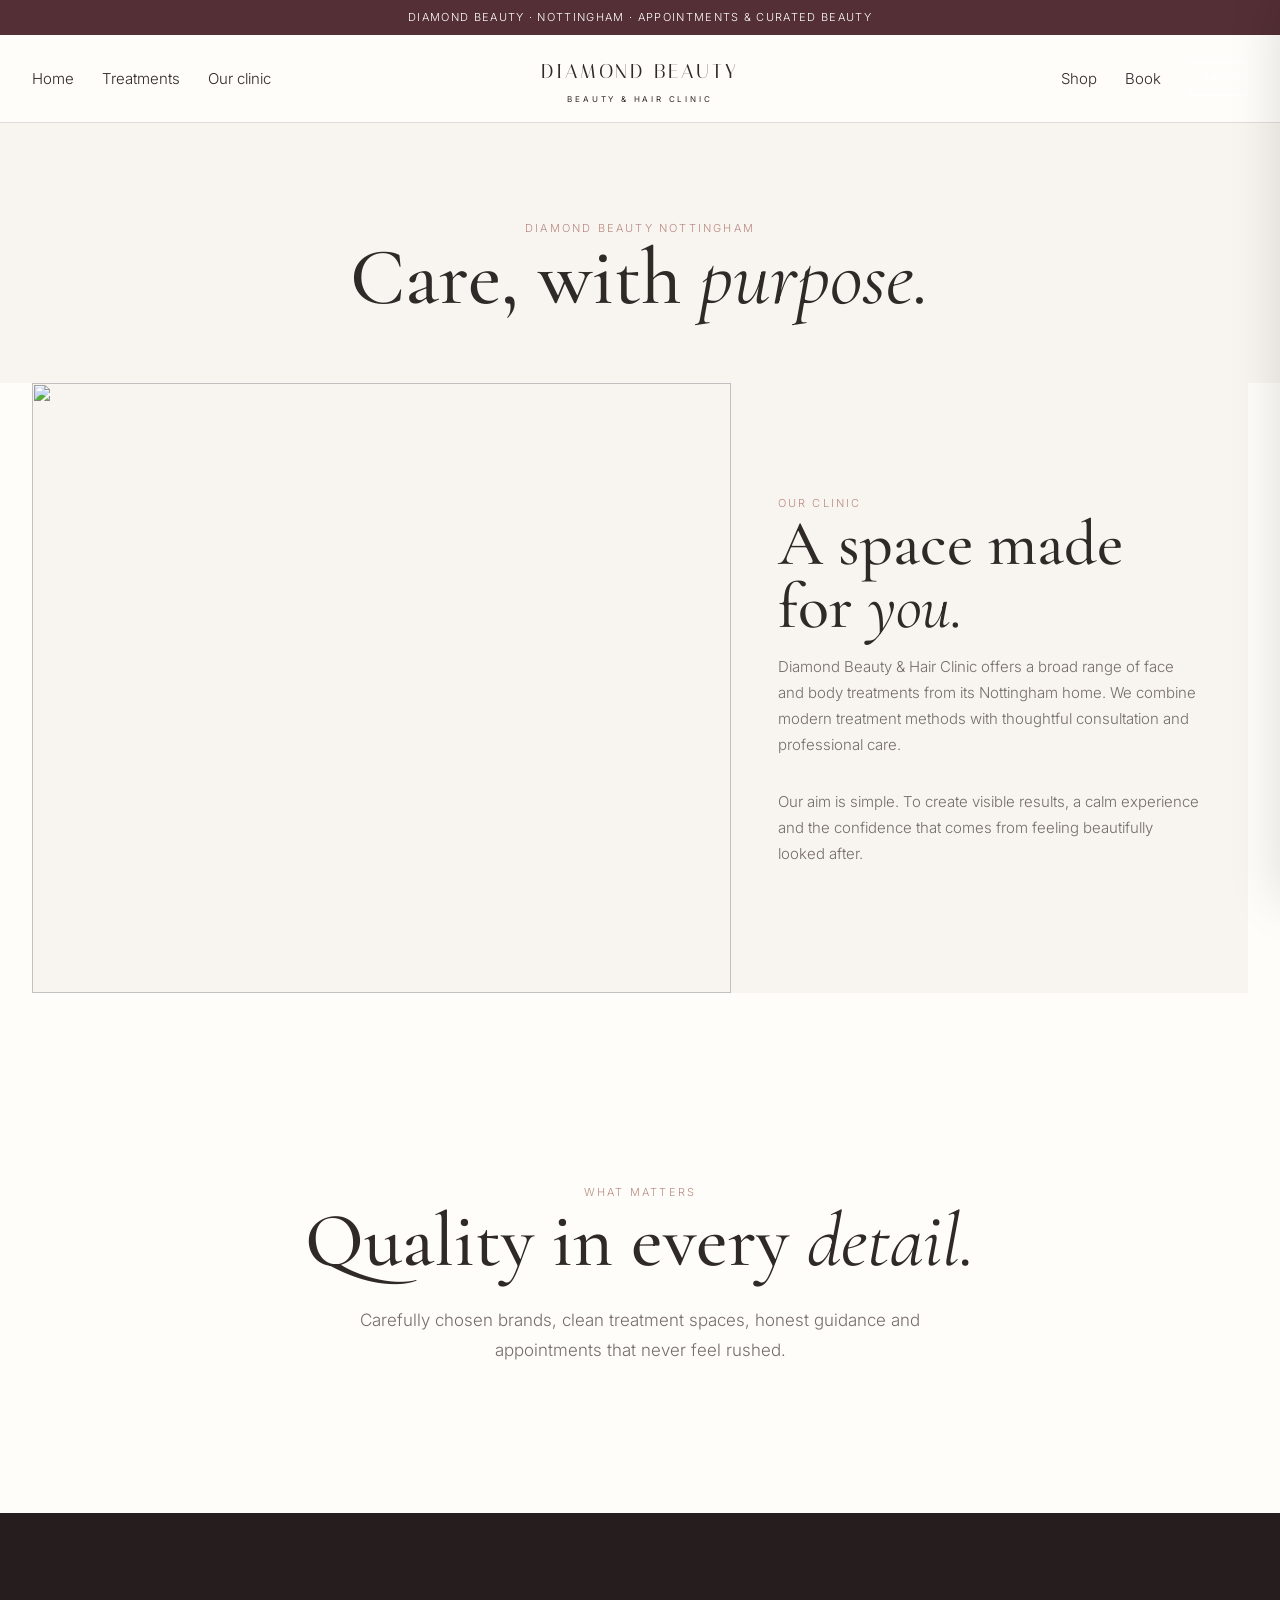
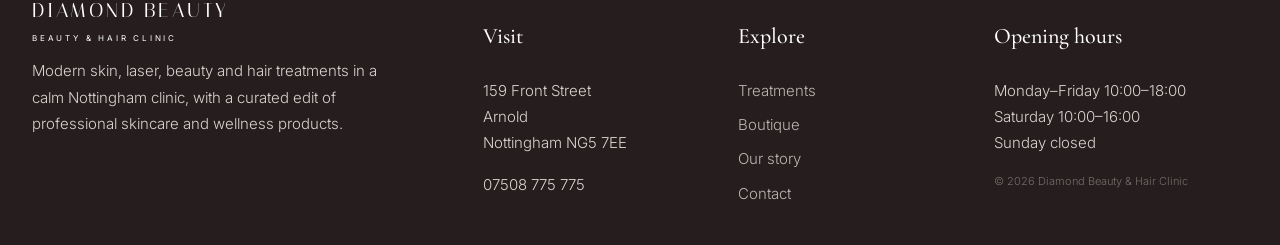
==== about.html @ 3e2b8b45 "Deploy redesigned site with persistent database, admin dashboard and GitHub Pages hosting - Move dia" ====
<!doctype html><html><head><meta charset="utf-8"><meta name="viewport" content="width=device-width,initial-scale=1"><title>Our Clinic | Diamond Beauty</title><link rel="stylesheet" href="assets/css/style.css"></head><body><script src="assets/js/components.js"></script><script>header()</script><section class="subhero"><div class="eyebrow">Diamond Beauty Nottingham</div><h1>Care, with <span class="script">purpose.</span></h1></section><main><section class="split about-first"><div class="split-image"><img src="https://images.unsplash.com/photo-1560750588-73207b1ef5b8?auto=format&fit=crop&w=1400&q=90"></div><div class="split-copy"><div class="eyebrow">Our clinic</div><h2>A space made for <span class="script">you.</span></h2><p>Diamond Beauty & Hair Clinic offers a broad range of face and body treatments from its Nottingham home. We combine modern treatment methods with thoughtful consultation and professional care.</p><p>Our aim is simple. To create visible results, a calm experience and the confidence that comes from feeling beautifully looked after.</p></div></section><section class="section"><div class="container intro"><div class="eyebrow">What matters</div><h2>Quality in every <span class="script">detail.</span></h2><p>Carefully chosen brands, clean treatment spaces, honest guidance and appointments that never feel rushed.</p></div></section></main><script>footer()</script><script src="assets/js/products.js"></script><script src="assets/js/app.js"></script></body></html>
---- assets/css/style.css ----
@import url('https://fonts.googleapis.com/css2?family=Cormorant+Garamond:ital,wght@0,400;0,500;0,600;1,400;1,500&family=Inter:wght@300;400;500;600&family=Italiana&display=swap');
:root{--ivory:#f8f4ef;--paper:#fffdf9;--blush:#ead9d4;--rose:#b98a83;--wine:#542f35;--gold:#b79862;--ink:#2f2928;--muted:#756d69;--line:rgba(84,47,53,.16)}*{box-sizing:border-box}html{scroll-behavior:smooth}body{margin:0;background:var(--paper);color:var(--ink);font:300 15px/1.75 Inter,Arial,sans-serif}a{color:inherit;text-decoration:none}img{display:block;width:100%;object-fit:cover}.container{width:min(1280px,calc(100% - 64px));margin:auto}.eyebrow{letter-spacing:.2em;text-transform:uppercase;font-size:11px;color:var(--rose)}h1,h2,h3{font-family:'Cormorant Garamond',serif;font-weight:500;line-height:.98;margin:0}.script{font-family:'Cormorant Garamond',serif;font-style:italic;font-weight:400}.announcement{background:var(--wine);color:#fff;text-align:center;padding:8px;font-size:11px;letter-spacing:.12em;text-transform:uppercase}.nav{height:88px;display:grid;grid-template-columns:1fr auto 1fr;align-items:center;padding:0 32px;position:absolute;z-index:10;width:100%;color:#fff}.nav.scrolled,.page-nav{position:relative;background:var(--paper);color:var(--ink);border-bottom:1px solid var(--line)}.nav-links,.nav-actions{display:flex;gap:28px;align-items:center}.nav-actions{justify-content:flex-end}.logo{text-align:center;font-family:Italiana,serif;letter-spacing:.14em;font-size:20px}.logo small{display:block;font:400 8px Inter;letter-spacing:.35em;margin-top:5px}.menu-btn{display:none}.hero{min-height:92vh;position:relative;color:white;display:flex;align-items:end;background:linear-gradient(90deg,rgba(38,24,25,.56),rgba(38,24,25,.08)),url('https://images.unsplash.com/photo-1570172619644-dfd03ed5d881?auto=format&fit=crop&w=2200&q=88') center/cover}.hero-content{padding:0 0 10vh;width:min(720px,85%)}.hero h1{font-size:clamp(60px,8vw,118px);letter-spacing:-.035em}.hero p{font-family:'Cormorant Garamond';font-size:24px;max-width:560px}.btn{display:inline-flex;justify-content:center;align-items:center;min-height:50px;padding:0 28px;background:var(--wine);color:#fff;text-transform:uppercase;letter-spacing:.16em;font-size:10px;border:0;cursor:pointer}.btn.light{background:#fff;color:var(--wine)}.btn.ghost{background:transparent;border:1px solid currentColor}.section{padding:120px 0}.intro{text-align:center;max-width:780px;margin:auto}.intro h2,.section-head h2{font-size:clamp(45px,6vw,78px)}.intro p{font-size:17px;color:var(--muted);max-width:620px;margin:28px auto}.service-grid{display:grid;grid-template-columns:repeat(3,1fr);gap:18px;margin-top:64px}.service-card{height:620px;position:relative;overflow:hidden;color:#fff}.service-card img{height:100%;transition:.7s}.service-card:hover img{transform:scale(1.035)}.service-card:after{content:'';position:absolute;inset:0;background:linear-gradient(transparent 45%,rgba(42,25,27,.72))}.service-copy{position:absolute;z-index:2;bottom:42px;left:38px;right:38px}.service-copy h3{font-size:43px}.service-copy p{max-width:320px}.split{display:grid;grid-template-columns:1.08fr .92fr;min-height:760px;background:var(--ivory)}.split-image{min-height:650px}.split-image img{height:100%}.split-copy{padding:12%;display:flex;flex-direction:column;justify-content:center}.split-copy h2{font-size:74px}.split-copy p{color:var(--muted);max-width:530px}.shop-section{background:#f4ece8}.section-head{display:flex;justify-content:space-between;align-items:end;margin-bottom:52px}.section-head p{max-width:440px;color:var(--muted)}.product-grid{display:grid;grid-template-columns:repeat(4,1fr);gap:16px}.product-card{background:var(--paper);padding-bottom:24px;position:relative}.product-image{aspect-ratio:4/4.8;background:#f3efeb;overflow:hidden}.product-image img{height:100%;object-fit:contain;padding:18px;transition:.5s}.product-card:hover img{transform:scale(1.035)}.product-meta{padding:20px 20px 0}.product-brand{font-size:9px;letter-spacing:.18em;text-transform:uppercase;color:var(--rose)}.product-title{font:500 24px/1.05 'Cormorant Garamond';margin:8px 0 12px}.price{font-size:13px}.quick-add{position:absolute;right:20px;bottom:20px;width:34px;height:34px;border:1px solid var(--line);display:grid;place-items:center;background:none;cursor:pointer}.tag{position:absolute;top:12px;left:12px;z-index:2;background:var(--wine);color:#fff;font-size:9px;letter-spacing:.12em;padding:7px 10px;text-transform:uppercase}.testimonial{background:var(--wine);color:#fff;text-align:center}.quote{max-width:900px;margin:auto;font:italic 44px/1.2 'Cormorant Garamond'}.footer{background:#251d1e;color:#dcd3cf;padding:80px 0 30px}.footer-grid{display:grid;grid-template-columns:2fr 1fr 1fr 1.3fr;gap:60px}.footer h4{font:500 22px 'Cormorant Garamond';color:#fff}.footer a{display:block;margin:8px 0;color:#bfb4b0}.subhero{padding:130px 0 80px;background:var(--ivory);text-align:center}.subhero h1{font-size:90px}.filters{display:flex;gap:10px;flex-wrap:wrap;margin-bottom:34px}.filter{border:1px solid var(--line);padding:10px 16px;background:transparent;cursor:pointer;font-size:10px;letter-spacing:.12em;text-transform:uppercase}.filter.active{background:var(--wine);color:white}.product-detail{display:grid;grid-template-columns:1fr 1fr;gap:80px;padding:100px 0}.detail-image{background:#f3efeb;min-height:680px;display:grid;place-items:center}.detail-image img{max-height:620px;object-fit:contain;padding:40px}.detail-copy{padding-top:60px}.detail-copy h1{font-size:70px}.detail-copy .price{font-size:18px;margin:28px 0}.detail-copy p{color:var(--muted)}.qty{display:flex;margin:30px 0}.qty input{width:70px;padding:14px;border:1px solid var(--line)}.notice{background:var(--ivory);padding:18px;font-size:12px;margin-top:28px}.contact-grid{display:grid;grid-template-columns:1fr 1fr;gap:70px}.form input,.form textarea,.form select{width:100%;padding:16px 0;border:0;border-bottom:1px solid var(--line);background:transparent;margin-bottom:20px;font:inherit}.form textarea{height:130px}.map{min-height:580px;background:url('https://images.unsplash.com/photo-1524368535928-5b5e00ddc76b?auto=format&fit=crop&w=1200&q=80') center/cover}.cart-drawer{position:fixed;right:-460px;top:0;width:min(440px,100%);height:100%;z-index:100;background:var(--paper);padding:32px;box-shadow:-20px 0 50px #0002;transition:.35s}.cart-drawer.open{right:0}.cart-item{display:grid;grid-template-columns:70px 1fr auto;gap:14px;margin:20px 0}.cart-item img{height:82px;object-fit:contain;background:#f2eeea}.close{float:right;border:0;background:none;font-size:22px}.legal{font-size:11px;color:var(--muted)}
@media(max-width:900px){.container{width:min(100% - 32px,1280px)}.nav{grid-template-columns:1fr auto}.nav-links{display:none}.nav-actions span{display:none}.menu-btn{display:block}.logo{text-align:left}.service-grid,.product-grid{grid-template-columns:repeat(2,1fr)}.split,.product-detail,.contact-grid{grid-template-columns:1fr}.split-copy{padding:70px 28px}.footer-grid{grid-template-columns:1fr 1fr}.subhero h1{font-size:64px}}@media(max-width:600px){.section{padding:78px 0}.hero h1{font-size:58px}.service-grid,.product-grid{grid-template-columns:1fr}.service-card{height:510px}.section-head{display:block}.section-head p{margin-top:20px}.split-copy h2,.detail-copy h1{font-size:52px}.footer-grid{grid-template-columns:1fr}.nav-actions{gap:14px}.product-detail{gap:20px;padding:50px 0}.detail-image{min-height:440px}.quote{font-size:34px}}

/* Tighter inner-page composition */
.compact-after-hero{padding-top:38px}
.about-first{margin-top:0;min-height:690px}
.about-first .split-image{min-height:590px}

/* Shop editorial page */
.shop-editorial{padding:42px 0 110px;background:linear-gradient(180deg,var(--ivory) 0,var(--paper) 58%)}
.shop-intro-grid{display:grid;grid-template-columns:.9fr 1.1fr;gap:28px;align-items:stretch;margin-bottom:58px}
.shop-story{background:var(--wine);color:#fff;padding:64px;display:flex;flex-direction:column;justify-content:flex-end;min-height:520px}
.shop-story h2{font-size:clamp(52px,6vw,82px);margin:14px 0 24px}
.shop-story p{color:#e7deda;max-width:520px}
.shop-image{min-height:520px;overflow:hidden}
.shop-image img{height:100%;transition:transform .8s ease}
.shop-image:hover img{transform:scale(1.025)}
.shop-toolbar{display:flex;justify-content:space-between;align-items:center;gap:25px;margin:0 0 30px;padding-bottom:22px;border-bottom:1px solid var(--line)}
.shop-toolbar p{margin:0;color:var(--muted);max-width:520px}
.shop-benefits{display:grid;grid-template-columns:repeat(3,1fr);gap:1px;background:var(--line);margin-top:70px}
.shop-benefit{background:var(--paper);padding:38px}
.shop-benefit span{font:italic 42px/1 'Cormorant Garamond';color:var(--rose)}
.shop-benefit h3{font-size:31px;margin:14px 0 10px}
.shop-benefit p{color:var(--muted);margin:0}

/* Contact page */
.contact-editorial{padding:42px 0 110px;background:var(--paper)}
.contact-stage{display:grid;grid-template-columns:.92fr 1.08fr;min-height:760px;background:var(--ivory)}
.contact-visual{position:relative;min-height:640px;overflow:hidden}
.contact-visual img{height:100%}
.contact-visual::after{content:"";position:absolute;inset:0;background:linear-gradient(180deg,transparent 46%,rgba(41,25,27,.62))}
.contact-visual-copy{position:absolute;z-index:2;left:52px;right:52px;bottom:48px;color:#fff}
.contact-visual-copy h2{font-size:58px;margin:8px 0 0}
.contact-panel{padding:72px clamp(34px,6vw,88px);display:flex;flex-direction:column;justify-content:center}
.contact-panel h2{font-size:clamp(52px,5.7vw,76px);margin:14px 0 28px}
.contact-details{display:grid;grid-template-columns:1fr 1fr;gap:24px;margin:4px 0 34px;padding:24px 0;border-top:1px solid var(--line);border-bottom:1px solid var(--line)}
.contact-details h4{font:500 22px 'Cormorant Garamond';margin:0 0 6px}
.contact-details p{margin:0;color:var(--muted);font-size:13px}
.form-row{display:grid;grid-template-columns:1fr 1fr;gap:22px}
.form label{display:block;font-size:10px;letter-spacing:.14em;text-transform:uppercase;color:var(--rose);margin-top:8px}
.form input,.form textarea,.form select{outline:none;transition:border-color .25s}
.form input:focus,.form textarea:focus,.form select:focus{border-bottom-color:var(--wine)}
.contact-note{display:flex;justify-content:space-between;align-items:center;gap:28px;margin-top:34px;padding-top:28px;border-top:1px solid var(--line)}
.contact-note p{font-size:12px;color:var(--muted);margin:0;max-width:460px}

@media(max-width:900px){
  .shop-intro-grid,.contact-stage{grid-template-columns:1fr}
  .shop-story{min-height:430px;padding:45px}
  .shop-image{min-height:430px}
  .shop-benefits{grid-template-columns:1fr}
  .contact-panel{padding:58px 30px}
  .contact-visual{min-height:520px}
  .compact-after-hero,.shop-editorial,.contact-editorial{padding-top:28px}
}
@media(max-width:600px){
  .subhero{padding:95px 0 54px}
  .compact-after-hero{padding-top:18px}
  .about-first{min-height:0}
  .shop-story{padding:34px 26px;min-height:390px}
  .shop-toolbar{display:block}
  .shop-toolbar .filters{margin-top:22px}
  .contact-visual-copy{left:26px;right:26px;bottom:28px}
  .contact-visual-copy h2{font-size:43px}
  .contact-details,.form-row{grid-template-columns:1fr}
  .contact-note{align-items:flex-start;flex-direction:column}
}

/* Fast seamless page fade */
.page-fade{position:fixed;inset:0;z-index:9999;background:var(--paper);opacity:1;pointer-events:none;transition:opacity .18s ease;will-change:opacity}
.page-fade.is-ready{opacity:0}
@media(prefers-reduced-motion:reduce){.page-fade{transition:none}}

/* Refined inner pages */
.subhero{padding:78px 0 48px;min-height:260px;display:grid;place-content:center}
.subhero h1{font-size:clamp(64px,6.3vw,92px)}
.compact-after-hero{padding-top:26px}
.service-grid{gap:22px}
.service-card{height:560px}
.about-first{min-height:610px;margin:0 32px 70px;grid-template-columns:1.15fr .85fr}
.about-first .split-image{min-height:610px}
.about-first .split-copy{padding:9%}
.about-first .split-copy h2{font-size:clamp(58px,5vw,78px)}
.shop-editorial{padding-top:28px}
.product-image{background:linear-gradient(145deg,#f3ece7,#fbf8f4)}
.product-image img{padding:10px;transform:scale(.96)}
.product-card:hover .product-image img{transform:scale(1)}
.image-failed{opacity:.35}
@media(max-width:900px){.about-first{margin:0 16px 50px;grid-template-columns:1fr}.about-first .split-image{min-height:500px}.service-card{height:500px}}
@media(max-width:600px){.subhero{padding:56px 0 34px;min-height:190px}.compact-after-hero{padding-top:16px}.about-first{margin:0 0 34px}.about-first .split-image{min-height:390px}.service-card{height:460px}}

/* Source-image shop refinement */
.shop-page{padding-top:0}
.shop-source-hero{position:relative;min-height:540px;display:flex;align-items:flex-end;overflow:hidden;background:#ead9d4}
.shop-source-hero>img{position:absolute;inset:0;width:100%;height:100%;object-fit:cover;object-position:center}
.shop-source-shade{position:absolute;inset:0;background:linear-gradient(90deg,rgba(42,25,27,.62) 0%,rgba(42,25,27,.22) 46%,rgba(42,25,27,.04) 72%)}
.shop-source-copy{position:relative;z-index:2;color:#fff;padding-bottom:68px}
.shop-source-copy .eyebrow{color:#f0d9d1}
.shop-source-copy h1{font-size:clamp(68px,8vw,118px);letter-spacing:-.035em}
.shop-source-copy p{font:400 22px/1.35 'Cormorant Garamond';max-width:540px;margin:24px 0 0}
.shop-content{padding-top:64px}
.shop-toolbar>div:first-child{max-width:600px}
.shop-toolbar .eyebrow{margin-bottom:8px}
.product-image{background:#fff}
.product-image img{padding:20px;object-fit:contain;filter:none}
@media(max-width:900px){.shop-source-hero{min-height:470px}.shop-source-copy{padding-bottom:48px}.shop-source-shade{background:linear-gradient(90deg,rgba(42,25,27,.68),rgba(42,25,27,.12))}}
@media(max-width:600px){.shop-source-hero{min-height:440px}.shop-source-hero>img{object-position:36% center}.shop-source-copy h1{font-size:62px}.shop-source-copy p{font-size:19px}.shop-content{padding-top:42px}}


/* Complete treatment menu */
.treatments-subhero{padding-bottom:54px}
.treatments-subhero p{max-width:620px;margin:24px auto 0;color:var(--muted);font:400 20px/1.45 'Cormorant Garamond'}
.treatments-page{padding-bottom:96px}
.treatment-grid{grid-template-columns:repeat(3,minmax(0,1fr));gap:22px;margin-top:0}
.treatment-grid .service-card{height:470px;background:var(--wine)}
.treatment-grid .service-card img{object-position:center}
.treatment-grid .service-card::after{background:linear-gradient(180deg,rgba(32,20,21,.02) 26%,rgba(32,20,21,.88) 100%)}
.treatment-grid .service-copy{bottom:30px;left:30px;right:30px}
.treatment-grid .service-copy .eyebrow{color:#efdcd6;margin-bottom:10px}
.treatment-grid .service-copy h3{font-size:clamp(29px,2.35vw,40px);line-height:1.02}
.treatment-grid .service-copy p{font-size:13px;line-height:1.6;margin:14px 0 0;color:#f4ece9;max-width:360px}
.treatment-cta{display:flex;justify-content:space-between;align-items:end;gap:40px;margin-top:70px;padding:48px 0 0;border-top:1px solid var(--line)}
.treatment-cta h2{font-size:clamp(42px,5vw,68px);margin-top:10px}
.shop-source-hero>img{filter:saturate(.78) contrast(.98)}
.shop-source-shade{background:linear-gradient(90deg,rgba(42,25,27,.72) 0%,rgba(42,25,27,.38) 42%,rgba(42,25,27,.06) 76%)}
@media(max-width:1000px){.treatment-grid{grid-template-columns:repeat(2,minmax(0,1fr))}.treatment-grid .service-card{height:500px}}
@media(max-width:600px){.treatments-subhero{padding-bottom:32px}.treatments-subhero p{font-size:18px;padding:0 18px}.treatment-grid{grid-template-columns:1fr;gap:16px}.treatment-grid .service-card{height:440px}.treatment-grid .service-copy{left:24px;right:24px;bottom:24px}.treatment-cta{display:block;margin-top:44px;padding-top:34px}.treatment-cta .btn{margin-top:26px}}
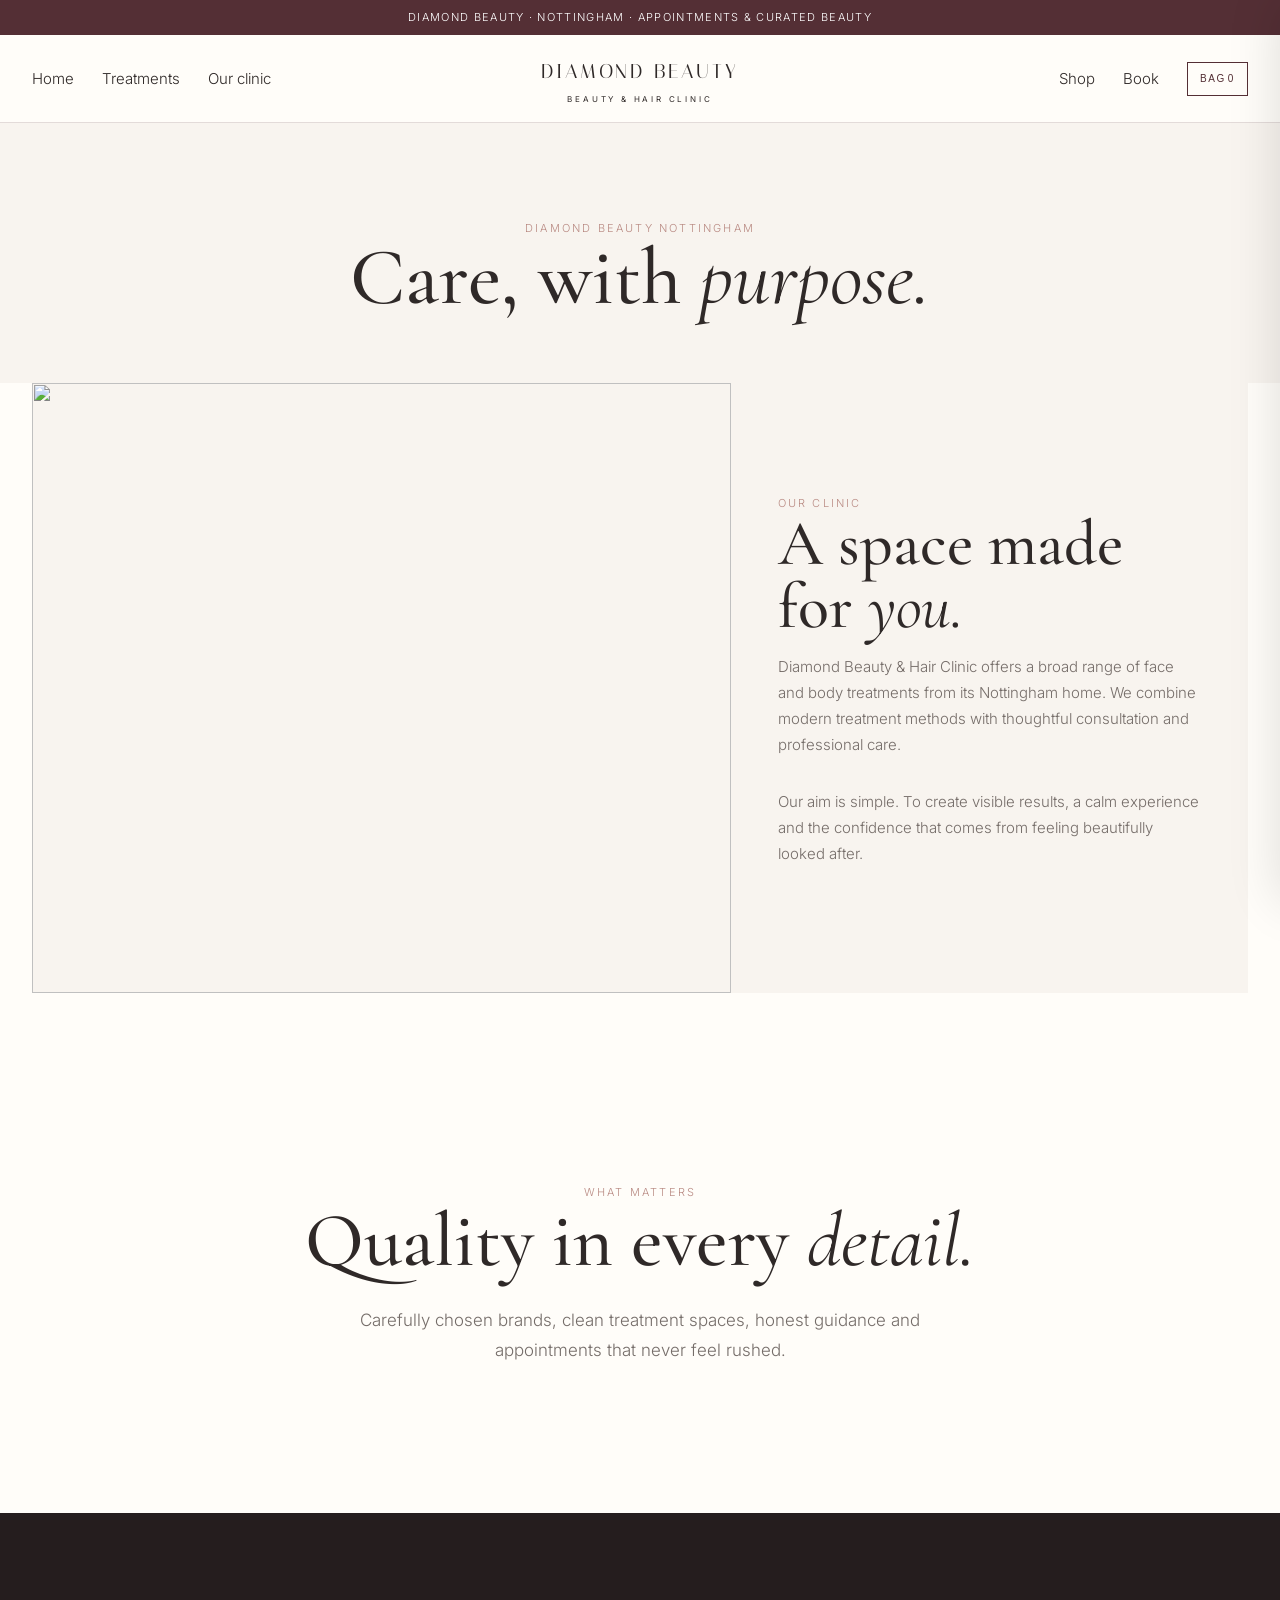
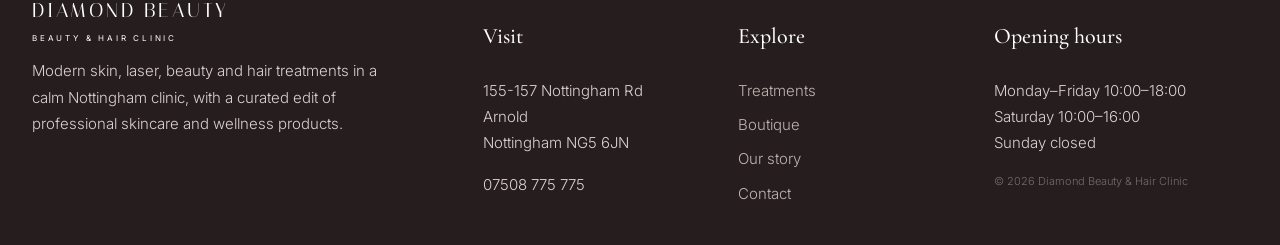
==== commit 149e4c0d: "Bust cached footer asset on clinic page" ====
--- a/about.html
+++ b/about.html
@@ -1 +1 @@
-<!doctype html><html><head><meta charset="utf-8"><meta name="viewport" content="width=device-width,initial-scale=1"><title>Our Clinic | Diamond Beauty</title><link rel="stylesheet" href="assets/css/style.css"></head><body><script src="assets/js/components.js"></script><script>header()</script><section class="subhero"><div class="eyebrow">Diamond Beauty Nottingham</div><h1>Care, with <span class="script">purpose.</span></h1></section><main><section class="split about-first"><div class="split-image"><img src="https://images.unsplash.com/photo-1560750588-73207b1ef5b8?auto=format&fit=crop&w=1400&q=90"></div><div class="split-copy"><div class="eyebrow">Our clinic</div><h2>A space made for <span class="script">you.</span></h2><p>Diamond Beauty & Hair Clinic offers a broad range of face and body treatments from its Nottingham home. We combine modern treatment methods with thoughtful consultation and professional care.</p><p>Our aim is simple. To create visible results, a calm experience and the confidence that comes from feeling beautifully looked after.</p></div></section><section class="section"><div class="container intro"><div class="eyebrow">What matters</div><h2>Quality in every <span class="script">detail.</span></h2><p>Carefully chosen brands, clean treatment spaces, honest guidance and appointments that never feel rushed.</p></div></section></main><script>footer()</script><script src="assets/js/products.js"></script><script src="assets/js/app.js"></script></body></html>
+<!doctype html><html><head><meta charset="utf-8"><meta name="viewport" content="width=device-width,initial-scale=1"><title>Our Clinic | Diamond Beauty</title><link rel="stylesheet" href="/assets/css/style.css"></head><body><script src="/assets/js/components.js?v=20260910-address"></script><script>header()</script><section class="subhero"><div class="eyebrow">Diamond Beauty Nottingham</div><h1>Care, with <span class="script">purpose.</span></h1></section><main><section class="split about-first"><div class="split-image"><img src="https://images.unsplash.com/photo-1560750588-73207b1ef5b8?auto=format&fit=crop&w=1400&q=90"></div><div class="split-copy"><div class="eyebrow">Our clinic</div><h2>A space made for <span class="script">you.</span></h2><p>Diamond Beauty & Hair Clinic offers a broad range of face and body treatments from its Nottingham home. We combine modern treatment methods with thoughtful consultation and professional care.</p><p>Our aim is simple. To create visible results, a calm experience and the confidence that comes from feeling beautifully looked after.</p></div></section><section class="section"><div class="container intro"><div class="eyebrow">What matters</div><h2>Quality in every <span class="script">detail.</span></h2><p>Carefully chosen brands, clean treatment spaces, honest guidance and appointments that never feel rushed.</p></div></section></main><script>footer()</script><script src="/assets/js/products.js"></script><script src="/assets/js/app.js"></script></body></html>
--- a/assets/css/style.css
+++ b/assets/css/style.css
@@ -125,3 +125,81 @@
 .shop-source-shade{background:linear-gradient(90deg,rgba(42,25,27,.72) 0%,rgba(42,25,27,.38) 42%,rgba(42,25,27,.06) 76%)}
 @media(max-width:1000px){.treatment-grid{grid-template-columns:repeat(2,minmax(0,1fr))}.treatment-grid .service-card{height:500px}}
 @media(max-width:600px){.treatments-subhero{padding-bottom:32px}.treatments-subhero p{font-size:18px;padding:0 18px}.treatment-grid{grid-template-columns:1fr;gap:16px}.treatment-grid .service-card{height:440px}.treatment-grid .service-copy{left:24px;right:24px;bottom:24px}.treatment-cta{display:block;margin-top:44px;padding-top:34px}.treatment-cta .btn{margin-top:26px}}
+
+/* ---------- Checkout ---------- */
+.checkout-page{padding:34px 0 100px;background:linear-gradient(180deg,var(--ivory) 0,var(--paper) 46%)}
+.checkout-layout{display:grid;grid-template-columns:1.12fr .88fr;gap:28px;align-items:start;margin-top:42px}
+.checkout-card{background:var(--paper);border:1px solid var(--line);padding:clamp(26px,3.4vw,46px)}
+.checkout-summary{position:sticky;top:26px;background:var(--ivory)}
+.checkout-step{display:flex;align-items:baseline;gap:12px;margin:0 0 22px;padding-bottom:14px;border-bottom:1px solid var(--line)}
+.checkout-step span{font:italic 30px/1 'Cormorant Garamond';color:var(--rose)}
+.checkout-step h3{font-size:27px}
+.checkout-card + .checkout-card{margin-top:22px}
+
+/* Boxed fields read better than underlines for an address block */
+.checkout-form input,.checkout-form textarea,.checkout-form select{
+  width:100%;padding:13px 14px;border:1px solid var(--line);border-radius:2px;
+  background:var(--paper);margin-bottom:0;font:inherit;color:var(--ink);transition:border-color .2s,box-shadow .2s}
+.checkout-form textarea{height:96px;resize:vertical}
+.checkout-form input:focus,.checkout-form textarea:focus,.checkout-form select:focus{
+  outline:none;border-color:var(--wine);box-shadow:0 0 0 3px rgba(84,47,53,.09)}
+/* :user-invalid only matches after the field has been interacted with, so an
+   untouched required field never starts out looking like an error. */
+.checkout-form input:user-invalid,.checkout-form textarea:user-invalid{border-color:#a84553}
+.checkout-form .field>label{display:block;font-size:10px;letter-spacing:.14em;text-transform:uppercase;color:var(--muted);margin:0 0 7px}
+/* .choice and .ack are <label> too - keep the field styling off their contents */
+.choice,.ack{text-transform:none;letter-spacing:normal;font-size:15px;color:var(--ink)}
+.field{margin-bottom:18px}
+.field-pair{display:grid;grid-template-columns:1fr 1fr;gap:18px}
+.field-hint{font-size:11px;color:var(--muted);margin:6px 0 0}
+
+/* Delivery / collection selector */
+.choice-grid{display:grid;grid-template-columns:1fr 1fr;gap:14px}
+.choice{position:relative;display:block;cursor:pointer}
+.choice input{position:absolute;opacity:0;width:0;height:0}
+.choice-body{border:1px solid var(--line);padding:20px;height:100%;transition:border-color .2s,background .2s}
+.choice-body h4{font:500 23px/1.1 'Cormorant Garamond';margin:0 0 6px}
+.choice-body p{font-size:12px;color:var(--muted);margin:0;line-height:1.55}
+.choice:hover .choice-body{border-color:var(--rose)}
+.choice input:checked + .choice-body{border-color:var(--wine);background:#fff;box-shadow:inset 0 0 0 1px var(--wine)}
+.choice input:focus-visible + .choice-body{outline:2px solid var(--wine);outline-offset:2px}
+.choice-tick{position:absolute;top:16px;right:16px;width:16px;height:16px;border:1px solid var(--line);border-radius:50%;display:grid;place-items:center}
+.choice input:checked ~ .choice-tick{border-color:var(--wine);background:var(--wine)}
+.choice input:checked ~ .choice-tick::after{content:"";width:5px;height:5px;border-radius:50%;background:#fff}
+
+/* Acknowledgement */
+.ack{display:flex;gap:12px;align-items:flex-start;padding:18px;background:var(--ivory);border:1px solid var(--line);margin-top:18px}
+.ack input{width:17px;height:17px;flex:0 0 auto;margin:2px 0 0;accent-color:var(--wine)}
+.ack p{margin:0;font-size:12px;line-height:1.6;color:var(--ink)}
+.ack strong{font-weight:600}
+
+/* Summary */
+.sum-line{display:flex;justify-content:space-between;gap:16px;padding:9px 0;font-size:13px}
+.sum-line span:last-child{white-space:nowrap}
+.sum-total{display:flex;justify-content:space-between;padding:15px 0 0;margin-top:10px;border-top:1px solid var(--line);font-size:15px}
+.sum-total b:first-child{font-weight:500}
+.sum-method{margin-top:18px;padding-top:16px;border-top:1px solid var(--line);font-size:12px;color:var(--muted)}
+.sum-method b{color:var(--ink);font-weight:500}
+.form-error{color:#8c2f3f;background:#fbeef0;border-left:2px solid #8c2f3f;padding:12px 14px;font-size:13px;margin:0 0 18px}
+.form-error:empty{display:none}
+.checkout-submit{width:100%;margin-top:8px}
+.checkout-submit[disabled]{opacity:.55;cursor:not-allowed}
+.checkout-trust{font-size:11px;color:var(--muted);margin:16px 0 0;text-align:center;line-height:1.6}
+
+@media(max-width:900px){
+  .checkout-layout{grid-template-columns:1fr}
+  .checkout-summary{position:static;order:-1}
+}
+@media(max-width:600px){
+  .checkout-page{padding:22px 0 70px}
+  .choice-grid,.field-pair{grid-template-columns:1fr}
+}
+
+/* Nav bag button: the ghost variant vanished against the paper header */
+.page-nav .btn.ghost,.nav.scrolled .btn.ghost{
+  border-color:var(--wine);color:var(--wine);background:transparent}
+.page-nav .btn.ghost:hover,.nav.scrolled .btn.ghost:hover{background:var(--wine);color:#fff}
+.nav .btn.ghost{border-color:currentColor}
+.nav .btn.ghost:hover{background:#fff;color:var(--wine);border-color:#fff}
+.btn.ghost{transition:background .2s,color .2s,border-color .2s}
+.cart-count{font-variant-numeric:tabular-nums;margin-left:2px}
